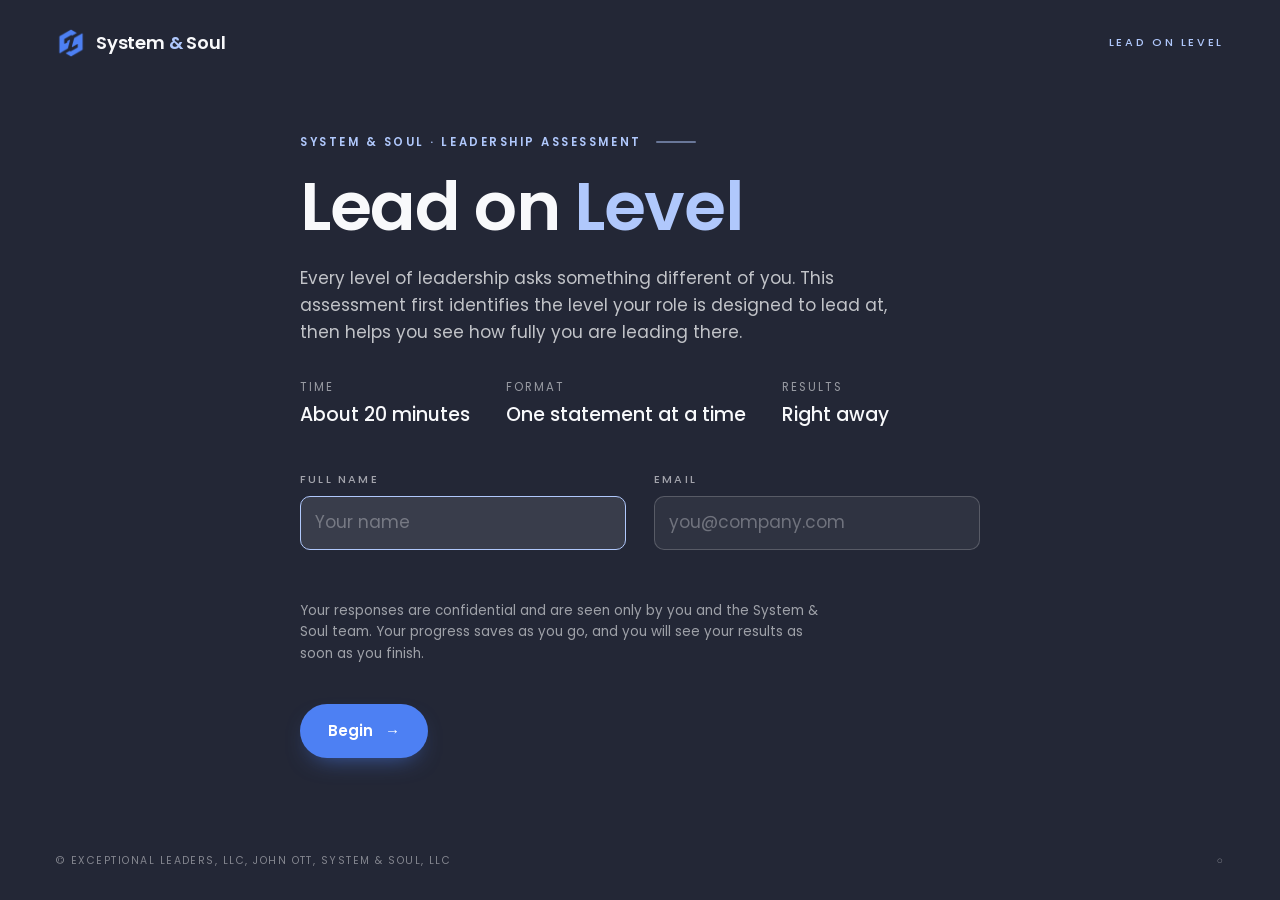
==== index.html @ c30acf85 "Lead on Level assessment, System & Soul edition Rebranded interactive assessment with instant result" ====
<!doctype html>
<html lang="en">
<head>
<meta charset="utf-8">
<meta name="viewport" content="width=device-width, initial-scale=1, viewport-fit=cover">
<meta name="robots" content="noindex, nofollow">
<title>Lead on Level · System &amp; Soul</title>
<meta name="description" content="A leadership assessment from System & Soul.">
<meta name="theme-color" content="#232736">
<link rel="icon" href="assets/brand/favicon.png">
<link rel="preconnect" href="https://fonts.googleapis.com">
<link rel="preconnect" href="https://fonts.gstatic.com" crossorigin>
<link href="https://fonts.googleapis.com/css2?family=Poppins:ital,wght@0,300;0,400;0,500;0,600;0,700;1,400;1,500&display=swap" rel="stylesheet">
<link rel="stylesheet" href="assets/styles.css?v=1">
</head>
<body class="theme-night">
<div class="progress" aria-hidden="true"><span id="bar"></span></div>
<div class="frame">
  <header class="topbar">
    <div class="brand" aria-label="System &amp; Soul">
      <img src="assets/brand/ss-mark.png" alt="">
      <span class="wordmark">System <span class="amp">&amp;</span> Soul</span>
    </div>
    <div class="eyebrow-mark">Lead on Level</div>
  </header>
  <main class="stage" id="stage" aria-live="polite">
    <noscript><p>This assessment requires JavaScript.</p></noscript>
  </main>
  <footer class="credits">
    <span>© Exceptional Leaders, LLC, John Ott, System &amp; Soul, LLC</span>
    <span class="save-state" id="saveState" data-s=""></span>
  </footer>
</div>

<script src="assets/content.js?v=1"></script>
<script src="assets/config.js?v=1"></script>
<script src="assets/app.js?v=1"></script>
</body>
</html>
---- assets/styles.css ----
/* Lead on Level · System & Soul
   Palette from systemandsoul.com: slate, royal blue, sky, and a pink accent. */
:root {
  --bg: #F8F9FB;
  --paper: #FFFFFF;
  --ink: #2B3044;
  --slate: #3C4258;
  --slate-deep: #232736;
  --slate-mid: #2E3346;
  --blue: #4D80F3;
  --blue-dk: #3567D6;
  --sky: #B0C8FC;
  --sky-wash: #E8EFFE;
  --pink: #E8238F;
  --muted: #6A6D77;
  --hair: rgba(60, 66, 88, .12);
  --hair-strong: rgba(60, 66, 88, .26);
  --night-text: #F8F9FB;
  --plus: #2E9D6B;
  --slash: #D99A1E;
  --minus: #D8455B;
  --sans: "Poppins", "Avenir Next", "Helvetica Neue", Arial, sans-serif;
  --ease: cubic-bezier(.22, .61, .21, 1);
  --col: 680px;
}

*, *::before, *::after { box-sizing: border-box; }
html { -webkit-text-size-adjust: 100%; }
body {
  margin: 0;
  min-height: 100vh;
  min-height: 100dvh;
  background: var(--bg);
  color: var(--ink);
  font-family: var(--sans);
  font-weight: 400;
  font-size: 16px;
  line-height: 1.6;
  -webkit-font-smoothing: antialiased;
  text-rendering: optimizeLegibility;
  transition: background-color .8s var(--ease), color .8s var(--ease);
}
body.theme-night { background: var(--slate-deep); color: var(--night-text); }
button, input { font: inherit; color: inherit; }
::selection { background: var(--sky); color: var(--slate-deep); }

/* ---------- frame ---------- */
.frame { min-height: 100vh; min-height: 100dvh; display: flex; flex-direction: column; }
.topbar {
  display: flex; align-items: center; justify-content: space-between;
  padding: 26px clamp(16px, 5vw, 56px) 0;
  gap: 16px;
}
.brand { display: flex; align-items: center; gap: 10px; min-height: 34px; }
.brand img { height: 30px; width: 30px; display: block; }
.brand .wordmark { font-weight: 600; font-size: 18px; letter-spacing: -.01em; color: var(--slate); white-space: nowrap; }
.brand .amp { color: var(--blue); }
.theme-night .brand .wordmark { color: var(--night-text); }
.theme-night .brand .amp { color: var(--sky); }
.eyebrow-mark {
  font-size: 11px; letter-spacing: .24em; text-transform: uppercase;
  color: var(--blue); font-weight: 500; white-space: nowrap;
}
.theme-night .eyebrow-mark { color: var(--sky); }

.progress {
  position: fixed; top: 0; left: 0; right: 0; height: 3px; z-index: 5;
  background: transparent; pointer-events: none;
}
.progress span {
  display: block; height: 100%; width: 0;
  background: linear-gradient(90deg, var(--blue), var(--sky));
  transition: width .6s var(--ease);
}

main.stage {
  flex: 1; width: 100%;
  display: flex; align-items: center; justify-content: center;
  padding: clamp(36px, 8vh, 96px) clamp(16px, 5vw, 56px);
}
.screen {
  width: 100%; max-width: var(--col);
  animation: enter .6s var(--ease) both;
}
.screen.leaving { animation: leave .22s ease-in both; }
@keyframes enter { from { opacity: 0; transform: translateY(14px); } to { opacity: 1; transform: none; } }
@keyframes leave { to { opacity: 0; transform: translateY(-8px); } }

footer.credits {
  padding: 22px clamp(16px, 5vw, 56px) 30px;
  display: flex; justify-content: space-between; align-items: center; gap: 12px; flex-wrap: wrap;
  font-size: 10.5px; letter-spacing: .14em; text-transform: uppercase; color: var(--muted);
}
.theme-night footer.credits { color: rgba(248, 249, 251, .45); }
footer .save-state { letter-spacing: .12em; }
footer .save-state[data-s="ok"]::before { content: "● "; color: var(--blue); }
footer .save-state[data-s="pending"]::before { content: "○ "; }
footer .save-state[data-s="error"]::before { content: "● "; color: var(--minus); }

/* ---------- type ---------- */
.kicker {
  font-size: 11.5px; letter-spacing: .22em; text-transform: uppercase;
  color: var(--blue); font-weight: 600; margin: 0 0 20px;
  display: flex; align-items: center; gap: 14px;
}
.kicker::after { content: ""; flex: 0 0 40px; height: 2px; background: currentColor; opacity: .5; border-radius: 2px; }
.theme-night .kicker { color: var(--sky); }
h1, h2, h3 { font-family: var(--sans); font-weight: 600; margin: 0; letter-spacing: -.02em; color: inherit; }
h1 { font-size: clamp(40px, 7vw, 68px); line-height: 1.05; }
h1 em, h2 em { font-style: normal; color: var(--blue); }
.theme-night h1 em, .theme-night h2 em { color: var(--sky); }
h2 { font-size: clamp(26px, 4.2vw, 38px); line-height: 1.18; }
h3 { font-size: 20px; line-height: 1.3; }
.lede { font-size: 17px; color: var(--muted); max-width: 56ch; margin: 22px 0 0; }
.theme-night .lede { color: rgba(248, 249, 251, .74); }
.small { font-size: 13.5px; color: var(--muted); }
.theme-night .small { color: rgba(248, 249, 251, .58); }
.rule { height: 1px; background: var(--hair); border: 0; margin: 40px 0; }
.theme-night .rule { background: rgba(248, 249, 251, .14); }

/* ---------- welcome ---------- */
.meta-row { display: flex; gap: 36px; flex-wrap: wrap; margin: 32px 0 0; }
.meta-row div { font-size: 11.5px; letter-spacing: .18em; text-transform: uppercase; color: rgba(248,249,251,.55); }
.meta-row strong { display: block; font-size: 19px; font-weight: 500; letter-spacing: 0; text-transform: none; color: var(--night-text); margin-top: 4px; }
.fields { display: grid; grid-template-columns: 1fr 1fr; gap: 22px 28px; margin-top: 40px; }
.field label {
  display: block; font-size: 11px; letter-spacing: .2em; text-transform: uppercase; font-weight: 500;
  color: rgba(248,249,251,.6); margin-bottom: 8px;
}
.field input {
  width: 100%; background: rgba(255,255,255,.06); border: 1px solid rgba(248,249,251,.2);
  padding: 12px 14px; font-size: 17px; font-weight: 400; color: var(--night-text);
  border-radius: 10px; outline: none; transition: border-color .3s, background .3s;
}
.field input:focus { border-color: var(--sky); background: rgba(255,255,255,.1); }
.field input::placeholder { color: rgba(248,249,251,.32); }
.field .err { color: #FF9AAE; font-size: 12.5px; min-height: 18px; margin-top: 6px; }
.privacy { margin-top: 26px; max-width: 58ch; }

/* ---------- buttons ---------- */
.actions { display: flex; align-items: center; gap: 22px; margin-top: 40px; flex-wrap: wrap; }
.btn {
  appearance: none; border: 0; background: var(--blue); color: #fff;
  padding: 15px 28px; border-radius: 999px; cursor: pointer;
  font-size: 15px; font-weight: 600; letter-spacing: 0;
  transition: background .3s var(--ease), transform .3s var(--ease), box-shadow .3s var(--ease);
  display: inline-flex; align-items: center; gap: 12px;
  box-shadow: 0 10px 24px -12px rgba(77,128,243,.7);
}
.btn:hover { background: var(--blue-dk); }
.btn .arrow { display: inline-block; transition: transform .3s var(--ease); }
.btn:hover .arrow { transform: translateX(4px); }
.btn:focus-visible, .opt:focus-visible, .link:focus-visible, .rate:focus-visible, .area-row summary:focus-visible { outline: 2px solid var(--blue); outline-offset: 3px; }
.theme-night .btn:focus-visible, .theme-night .link:focus-visible { outline-color: var(--sky); }
.btn.ghost { background: transparent; color: var(--slate); box-shadow: inset 0 0 0 1.5px var(--hair-strong); }
.btn.ghost:hover { background: var(--sky-wash); }
.btn[disabled] { opacity: .4; cursor: not-allowed; }
.link {
  appearance: none; background: none; border: 0; padding: 4px 0; cursor: pointer;
  font-size: 14px; font-weight: 500; color: var(--muted);
  border-bottom: 1.5px solid transparent; transition: color .3s, border-color .3s;
}
.link:hover { color: var(--slate); border-bottom-color: var(--blue); }
.theme-night .link { color: rgba(248,249,251,.65); }
.theme-night .link:hover { color: var(--night-text); border-bottom-color: var(--sky); }

/* ---------- option cards (routing) ---------- */
.opts { display: grid; gap: 12px; margin-top: 36px; }
.opt {
  appearance: none; text-align: left; cursor: pointer; width: 100%;
  background: var(--paper); border: 1.5px solid var(--hair); border-radius: 14px;
  padding: 20px 24px 20px 64px; position: relative;
  transition: border-color .3s var(--ease), background .3s var(--ease), box-shadow .3s var(--ease);
}
.opt:hover { border-color: var(--sky); box-shadow: 0 12px 30px -20px rgba(35,39,54,.4); }
.opt .k {
  position: absolute; left: 20px; top: 20px; width: 28px; height: 28px; border-radius: 8px;
  border: 1.5px solid var(--hair-strong); display: grid; place-items: center;
  font-size: 12px; color: var(--muted); font-weight: 600;
  transition: all .3s var(--ease);
}
.opt .t { display: block; font-size: 17.5px; line-height: 1.35; color: var(--ink); font-weight: 600; }
.opt .d { display: block; font-size: 14.5px; color: var(--muted); margin-top: 4px; }
.opt.sel { border-color: var(--blue); background: var(--sky-wash); }
.opt.sel .k { background: var(--blue); border-color: var(--blue); color: #fff; }

/* ---------- confirm ---------- */
.level-seal {
  margin: 30px 0 6px; display: flex; align-items: center; gap: 22px; flex-wrap: wrap;
}
.level-seal .num {
  font-weight: 700; font-size: clamp(80px, 13vw, 124px); line-height: .9; letter-spacing: -.04em;
  background: linear-gradient(150deg, var(--blue) 20%, var(--sky) 100%);
  -webkit-background-clip: text; background-clip: text; color: transparent;
}
.level-seal .nm { font-size: clamp(28px, 4.6vw, 40px); font-weight: 600; line-height: 1.1; letter-spacing: -.02em; }
.level-seal .nm small { display: block; font-size: 11.5px; letter-spacing: .2em; text-transform: uppercase; font-weight: 600; color: var(--blue); margin-bottom: 8px; }
.theme-night .level-seal .nm small { color: var(--sky); }
.note-card {
  border-left: 3px solid var(--blue); padding: 6px 0 6px 20px; margin-top: 26px;
  font-size: 17px; line-height: 1.6; color: var(--slate);
}
.theme-night .note-card { border-left-color: var(--sky); }
.level-list { margin-top: 24px; display: grid; gap: 10px; }
.level-list .opt { padding-left: 82px; }
.level-list .opt .k { width: 42px; height: 42px; top: 16px; font-size: 18px; border-radius: 10px; }

/* ---------- scale ---------- */
.scale { margin-top: 32px; border-top: 1px solid var(--hair); }
.scale-row { display: grid; grid-template-columns: 56px 1fr; gap: 18px; padding: 18px 0; border-bottom: 1px solid var(--hair); }
.glyph {
  width: 44px; height: 44px; border: 1.5px solid var(--hair-strong); border-radius: 50%;
  display: grid; place-items: center; font-size: 22px; font-weight: 600; color: var(--slate); line-height: 1;
}
.scale-row b { font-weight: 600; font-size: 17px; display: block; line-height: 1.35; }
.scale-row span { color: var(--muted); font-size: 14.5px; }
.instructions { list-style: none; padding: 0; margin: 24px 0 0; }
.instructions li { padding-left: 22px; position: relative; color: var(--muted); margin: 6px 0; }
.instructions li::before { content: ""; position: absolute; left: 0; top: .8em; width: 10px; height: 2px; border-radius: 2px; background: var(--blue); }
kbd {
  font-family: var(--sans); font-size: 11px; border: 1px solid var(--hair-strong); padding: 1px 6px;
  border-radius: 4px; color: var(--slate);
}

/* ---------- item ---------- */
.item-head { display: flex; justify-content: space-between; align-items: flex-start; gap: 20px; }
.area { max-width: 46ch; }
.area .part { font-size: 11px; letter-spacing: .2em; text-transform: uppercase; font-weight: 600; color: var(--blue); }
.area .title { font-size: 16.5px; line-height: 1.35; color: var(--slate); margin-top: 6px; font-weight: 600; }
.area .desc { font-size: 14px; color: var(--muted); margin-top: 4px; }
.count { font-size: 15px; color: var(--muted); white-space: nowrap; font-variant-numeric: tabular-nums; }
.count b { color: var(--slate); font-weight: 600; }
.statement {
  font-weight: 500; font-size: clamp(24px, 3.8vw, 34px); line-height: 1.3; letter-spacing: -.015em;
  margin: 40px 0 34px; color: var(--ink); text-wrap: balance;
}
.rates { display: grid; gap: 10px; }
.rate {
  appearance: none; cursor: pointer; text-align: left; width: 100%;
  display: grid; grid-template-columns: 52px 1fr auto; align-items: center; gap: 14px;
  background: var(--paper); border: 1.5px solid var(--hair); padding: 12px 18px 12px 12px; border-radius: 14px;
  transition: border-color .25s var(--ease), background .25s var(--ease), box-shadow .3s var(--ease);
}
.rate:hover { border-color: var(--sky); box-shadow: 0 12px 30px -22px rgba(35,39,54,.45); }
.rate .glyph { width: 40px; height: 40px; font-size: 20px; transition: all .25s var(--ease); }
.rate .lbl { font-size: 16px; line-height: 1.3; color: var(--ink); font-weight: 600; }
.rate .sub { display: block; font-size: 13.5px; color: var(--muted); font-weight: 400; margin-top: 2px; }
.rate .key { font-size: 11px; color: var(--muted); opacity: .7; }
.rate.sel { border-color: var(--blue); background: var(--sky-wash); }
.rate.sel .glyph { background: var(--blue); color: #fff; border-color: var(--blue); }
.item-foot { display: flex; justify-content: space-between; align-items: center; margin-top: 28px; gap: 16px; flex-wrap: wrap; }

/* ---------- results ---------- */
.results { max-width: 760px; }
.res-head .lede { margin-top: 14px; }
.res-cards { display: grid; grid-template-columns: repeat(auto-fit, minmax(200px, 1fr)); gap: 14px; margin-top: 32px; }
.res-card { background: var(--paper); border: 1px solid var(--hair); border-radius: 16px; padding: 20px 22px; }
.res-card .lbl { font-size: 11px; letter-spacing: .18em; text-transform: uppercase; font-weight: 600; color: var(--muted); }
.res-card .big { font-size: 40px; font-weight: 700; letter-spacing: -.03em; line-height: 1.1; color: var(--slate); margin-top: 6px; font-variant-numeric: tabular-nums; }
.res-card .big small { font-size: 16px; font-weight: 500; color: var(--muted); letter-spacing: 0; }
.res-card p { margin: 6px 0 0; font-size: 13.5px; color: var(--muted); }
.res-section { margin-top: 44px; }
.res-section > h3 { margin-bottom: 6px; }
.res-section > .small { margin: 0 0 16px; }
.dist { display: flex; height: 10px; border-radius: 999px; overflow: hidden; background: var(--hair); margin-top: 12px; }
.dist span { display: block; height: 100%; }
.dist .p { background: var(--plus); } .dist .s { background: var(--slash); } .dist .m { background: var(--minus); }
.legend { display: flex; gap: 18px; flex-wrap: wrap; font-size: 12.5px; color: var(--muted); margin-top: 10px; }
.legend i { display: inline-block; width: 10px; height: 10px; border-radius: 3px; margin-right: 6px; vertical-align: -1px; }
.legend .p { background: var(--plus); } .legend .s { background: var(--slash); } .legend .m { background: var(--minus); }
.callouts { display: grid; grid-template-columns: 1fr 1fr; gap: 14px; }
.callout { border-radius: 16px; padding: 18px 20px; background: var(--paper); border: 1px solid var(--hair); }
.callout.good { border-top: 4px solid var(--plus); }
.callout.focus { border-top: 4px solid var(--minus); }
.callout h4 { margin: 0 0 8px; font-size: 13px; letter-spacing: .14em; text-transform: uppercase; font-weight: 600; color: var(--muted); }
.callout ul { margin: 0; padding-left: 18px; }
.callout li { margin: 6px 0; font-weight: 500; font-size: 15px; line-height: 1.4; }
.area-list { display: grid; gap: 10px; }
.area-row { background: var(--paper); border: 1px solid var(--hair); border-radius: 14px; }
.area-row summary { list-style: none; cursor: pointer; padding: 16px 18px; display: grid; grid-template-columns: 1fr 150px; gap: 16px; align-items: center; border-radius: 14px; }
.area-row summary::-webkit-details-marker { display: none; }
.area-row .at { font-weight: 600; font-size: 15px; line-height: 1.35; }
.area-row .at small { display: block; font-weight: 500; color: var(--muted); font-size: 12px; letter-spacing: .1em; text-transform: uppercase; margin-bottom: 2px; }
.area-row .dist { margin-top: 0; }
.area-row .body { padding: 0 18px 16px; }
.area-row ul { list-style: none; margin: 0; padding: 0; border-top: 1px solid var(--hair); }
.area-row li { display: grid; grid-template-columns: 30px 1fr; gap: 10px; padding: 10px 0; border-bottom: 1px solid var(--hair); font-size: 14.5px; line-height: 1.45; }
.area-row li:last-child { border-bottom: 0; }
.chip { width: 24px; height: 24px; border-radius: 50%; display: grid; place-items: center; font-weight: 700; font-size: 14px; color: #fff; }
.chip.p { background: var(--plus); } .chip.s { background: var(--slash); } .chip.m { background: var(--minus); } .chip.n { background: var(--hair-strong); }
.signal { background: var(--sky-wash); border-radius: 14px; padding: 16px 18px; font-size: 15px; color: var(--slate); margin-top: 14px; }
.signal strong { font-weight: 600; }
.retry { margin-top: 22px; color: var(--minus); font-size: 14px; }
.res-actions { margin-top: 44px; }

@media (max-width: 640px) {
  body { font-size: 15.5px; }
  .topbar { padding-top: 18px; }
  .brand img { height: 26px; width: 26px; }
  .brand .wordmark { font-size: 16px; }
  .eyebrow-mark { font-size: 9.5px; letter-spacing: .18em; }
  main.stage { align-items: flex-start; }
  .fields { grid-template-columns: 1fr; }
  .opt { padding: 16px 16px 16px 56px; }
  .opt .k { left: 16px; top: 17px; }
  .opt .t { font-size: 16.5px; }
  .rate { grid-template-columns: 44px 1fr; padding: 10px 12px 10px 10px; }
  .rate .key { display: none; }
  .statement { margin: 28px 0 24px; }
  .item-head { flex-direction: column-reverse; gap: 10px; }
  .callouts { grid-template-columns: 1fr; }
  .area-row summary { grid-template-columns: 1fr; gap: 10px; }
  footer.credits { font-size: 9.5px; letter-spacing: .1em; }
}
@media (max-width: 640px), (hover: none) {
  .item-foot .small { display: none; }
}
@media (prefers-reduced-motion: reduce) {
  *, *::before, *::after { animation-duration: .01ms !important; transition-duration: .01ms !important; }
}
@media print {
  body { background: #fff; font-size: 12px; }
  .progress, .res-actions, footer .save-state, #retry { display: none !important; }
  main.stage { padding: 12px 0; display: block; }
  .screen { animation: none; max-width: none; }
  .area-row, .res-card, .callout { break-inside: avoid; }
  .area-row .body { display: block !important; }
  .dist, .chip, .legend i { -webkit-print-color-adjust: exact; print-color-adjust: exact; }
}
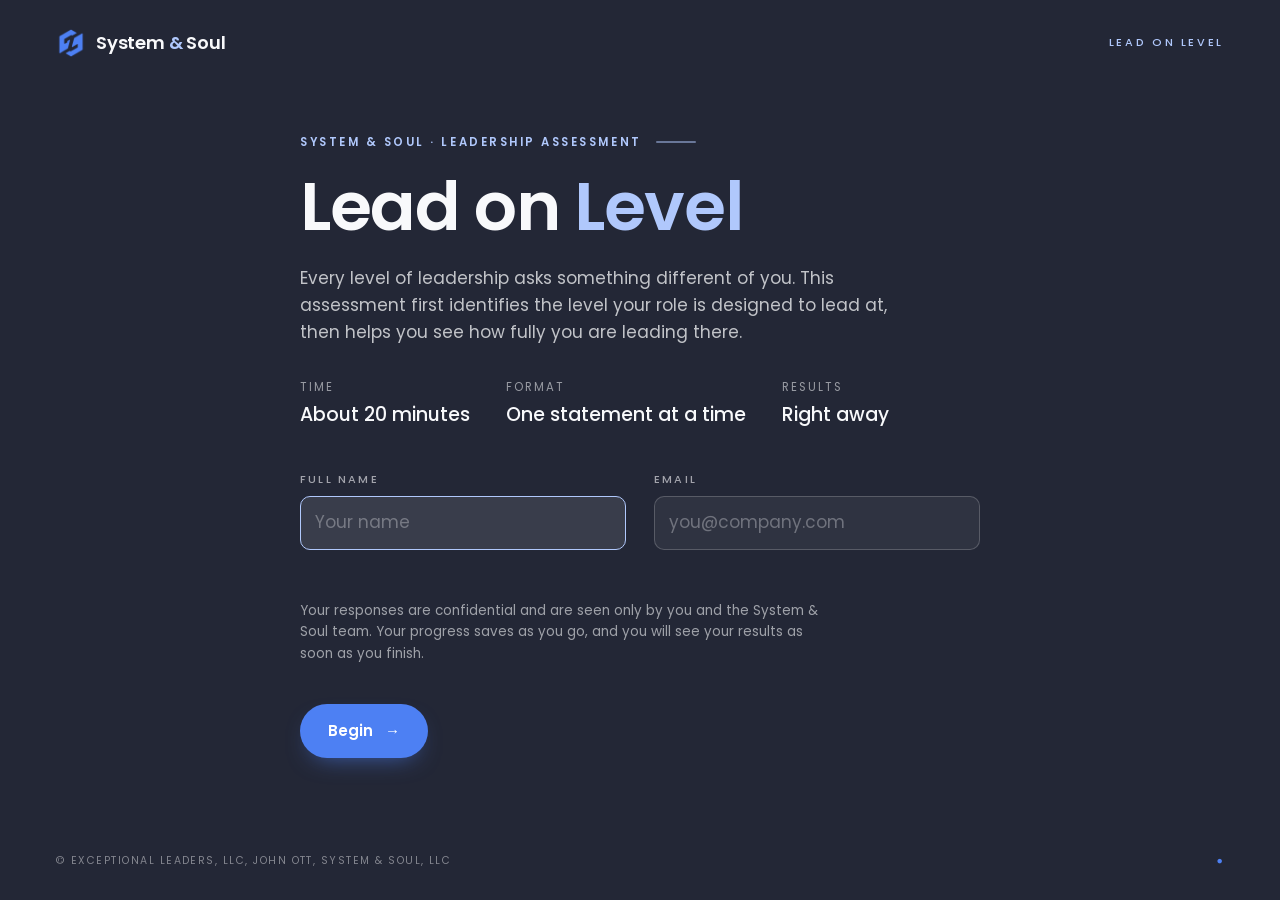
==== commit 7133d1e8: "Connect responses to System & Soul Google Sheet Co-Authored-By: Claude Opus 5.5 <noreply@anthropic.c" ====
--- a/index.html
+++ b/index.html
@@ -11,7 +11,7 @@
 <link rel="preconnect" href="https://fonts.googleapis.com">
 <link rel="preconnect" href="https://fonts.gstatic.com" crossorigin>
 <link href="https://fonts.googleapis.com/css2?family=Poppins:ital,wght@0,300;0,400;0,500;0,600;0,700;1,400;1,500&display=swap" rel="stylesheet">
-<link rel="stylesheet" href="assets/styles.css?v=1">
+<link rel="stylesheet" href="assets/styles.css?v=2">
 </head>
 <body class="theme-night">
 <div class="progress" aria-hidden="true"><span id="bar"></span></div>
@@ -32,8 +32,8 @@
   </footer>
 </div>
 
-<script src="assets/content.js?v=1"></script>
-<script src="assets/config.js?v=1"></script>
-<script src="assets/app.js?v=1"></script>
+<script src="assets/content.js?v=2"></script>
+<script src="assets/config.js?v=2"></script>
+<script src="assets/app.js?v=2"></script>
 </body>
 </html>
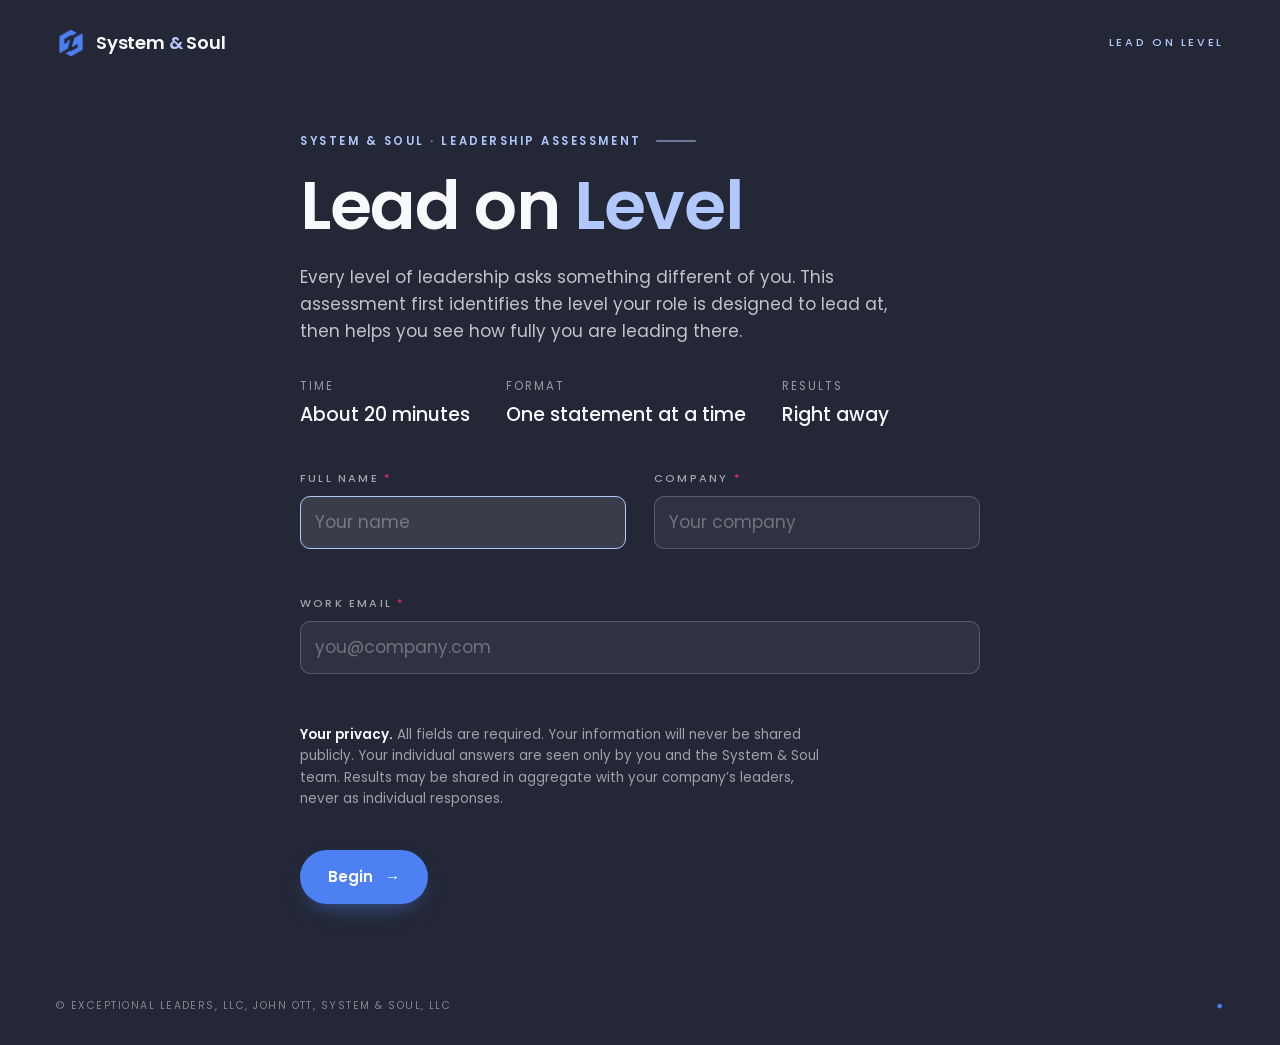
==== commit 16cb89c9: "Require company on sign-in; add privacy note Name, company and work email are required before starti" ====
--- a/index.html
+++ b/index.html
@@ -11,7 +11,7 @@
 <link rel="preconnect" href="https://fonts.googleapis.com">
 <link rel="preconnect" href="https://fonts.gstatic.com" crossorigin>
 <link href="https://fonts.googleapis.com/css2?family=Poppins:ital,wght@0,300;0,400;0,500;0,600;0,700;1,400;1,500&display=swap" rel="stylesheet">
-<link rel="stylesheet" href="assets/styles.css?v=2">
+<link rel="stylesheet" href="assets/styles.css?v=3">
 </head>
 <body class="theme-night">
 <div class="progress" aria-hidden="true"><span id="bar"></span></div>
@@ -32,8 +32,8 @@
   </footer>
 </div>
 
-<script src="assets/content.js?v=2"></script>
-<script src="assets/config.js?v=2"></script>
-<script src="assets/app.js?v=2"></script>
+<script src="assets/content.js?v=3"></script>
+<script src="assets/config.js?v=3"></script>
+<script src="assets/app.js?v=3"></script>
 </body>
 </html>
--- a/assets/styles.css
+++ b/assets/styles.css
@@ -327,3 +327,9 @@
   .area-row .body { display: block !important; }
   .dist, .chip, .legend i { -webkit-print-color-adjust: exact; print-color-adjust: exact; }
 }
+
+/* ---------- sign-in fields ---------- */
+.field.wide { grid-column: 1 / -1; }
+.field .req { color: var(--pink); }
+.field input[aria-invalid="true"] { border-color: #FF9AAE; }
+.privacy strong { color: var(--night-text); font-weight: 600; }
